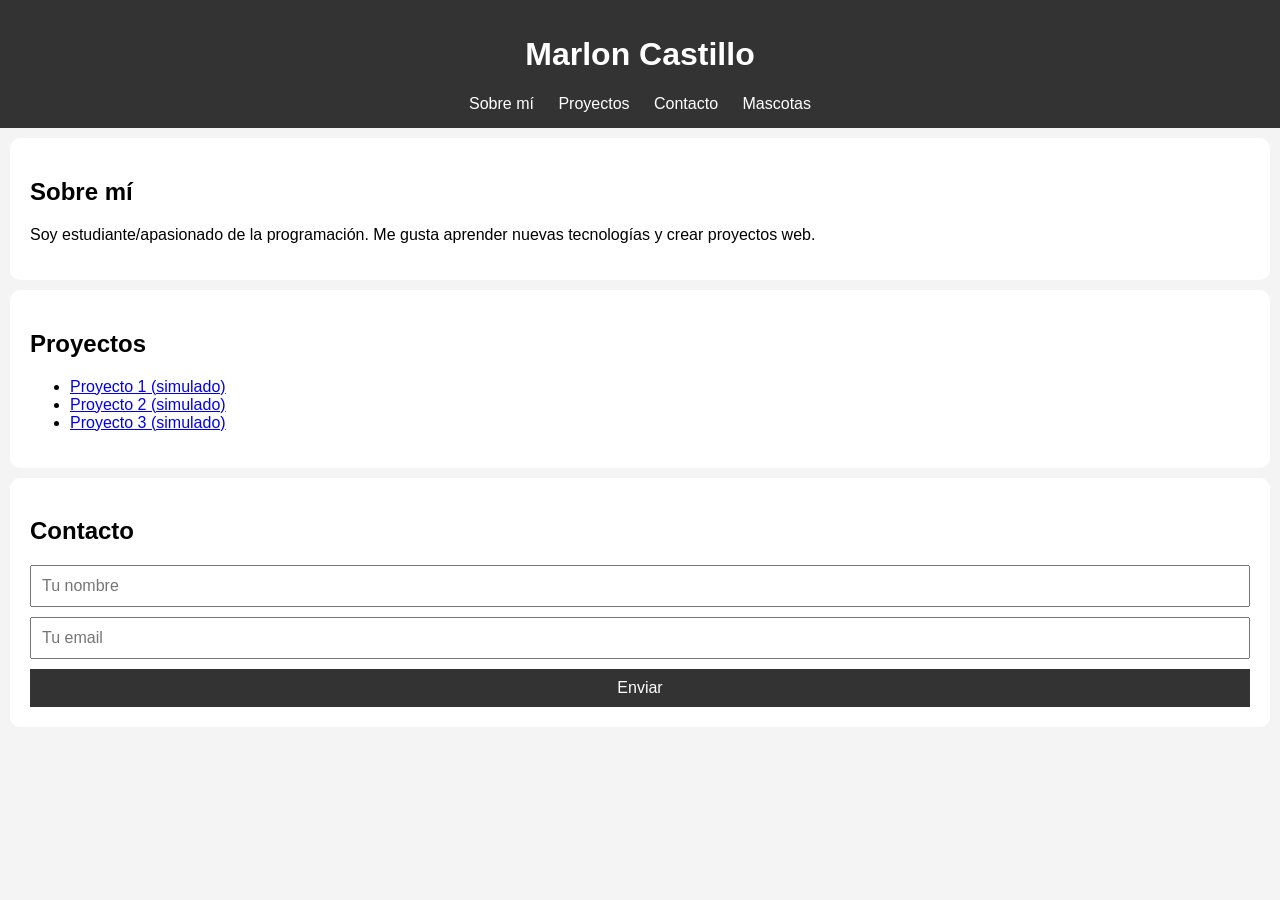
==== index.html @ b6ad29cc "Creando estructura" ====
<!DOCTYPE html>
<html lang="es">
<head>
    <meta charset="UTF-8">
    <meta name="viewport" content="width=device-width, initial-scale=1.0">
    <title>Marlon Castillo</title>
    <link rel="stylesheet" href="/css/style.css">
</head>
<body>

<header>
    <h1>Marlon Castillo</h1>
    <nav>
        <a href="#sobre-mi">Sobre mí</a>
        <a href="#proyectos">Proyectos</a>
        <a href="#contacto">Contacto</a>
        <a href="mascotas.html">Mascotas</a>
    </nav>
</header>

<section id="sobre-mi">
    <h2>Sobre mí</h2>
    <p>Soy estudiante/apasionado de la programación. Me gusta aprender nuevas tecnologías y crear proyectos web.</p>
</section>

<section id="proyectos">
    <h2>Proyectos</h2>
    <ul>
        <li><a href="#">Proyecto 1 (simulado)</a></li>
        <li><a href="#">Proyecto 2 (simulado)</a></li>
        <li><a href="#">Proyecto 3 (simulado)</a></li>
    </ul>
</section>

<section id="contacto">
    <h2>Contacto</h2>
    <form>
        <input type="text" placeholder="Tu nombre" required>
        <input type="email" placeholder="Tu email" required>
        <button type="submit">Enviar</button>
    </form>
</section>

</body>
</html>
---- css/style.css ----
body {
    font-family: Arial, sans-serif;
    margin: 0;
    background-color: #f4f4f4;
}

header {
    background: #333;
    color: white;
    padding: 15px;
    text-align: center;
}

nav a {
    color: white;
    margin: 10px;
    text-decoration: none;
}

nav a:hover {
    color: #00c3ff;
}

section {
    padding: 20px;
    margin: 10px;
    background: white;
    border-radius: 10px;
}

form {
    display: flex;
    flex-direction: column;
    gap: 10px;
}

input, button {
    padding: 10px;
    font-size: 16px;
}

button {
    background: #333;
    color: white;
    border: none;
    cursor: pointer;
}

button:hover {
    background: #555;
}

/* Galería */
.galeria {
    display: flex;
    justify-content: space-around;
    flex-wrap: wrap;
}

.galeria article {
    margin: 10px;
    text-align: center;
}

.galeria img {
    border-radius: 10px;
    box-shadow: 0 0 10px rgba(0,0,0,0.2);
}
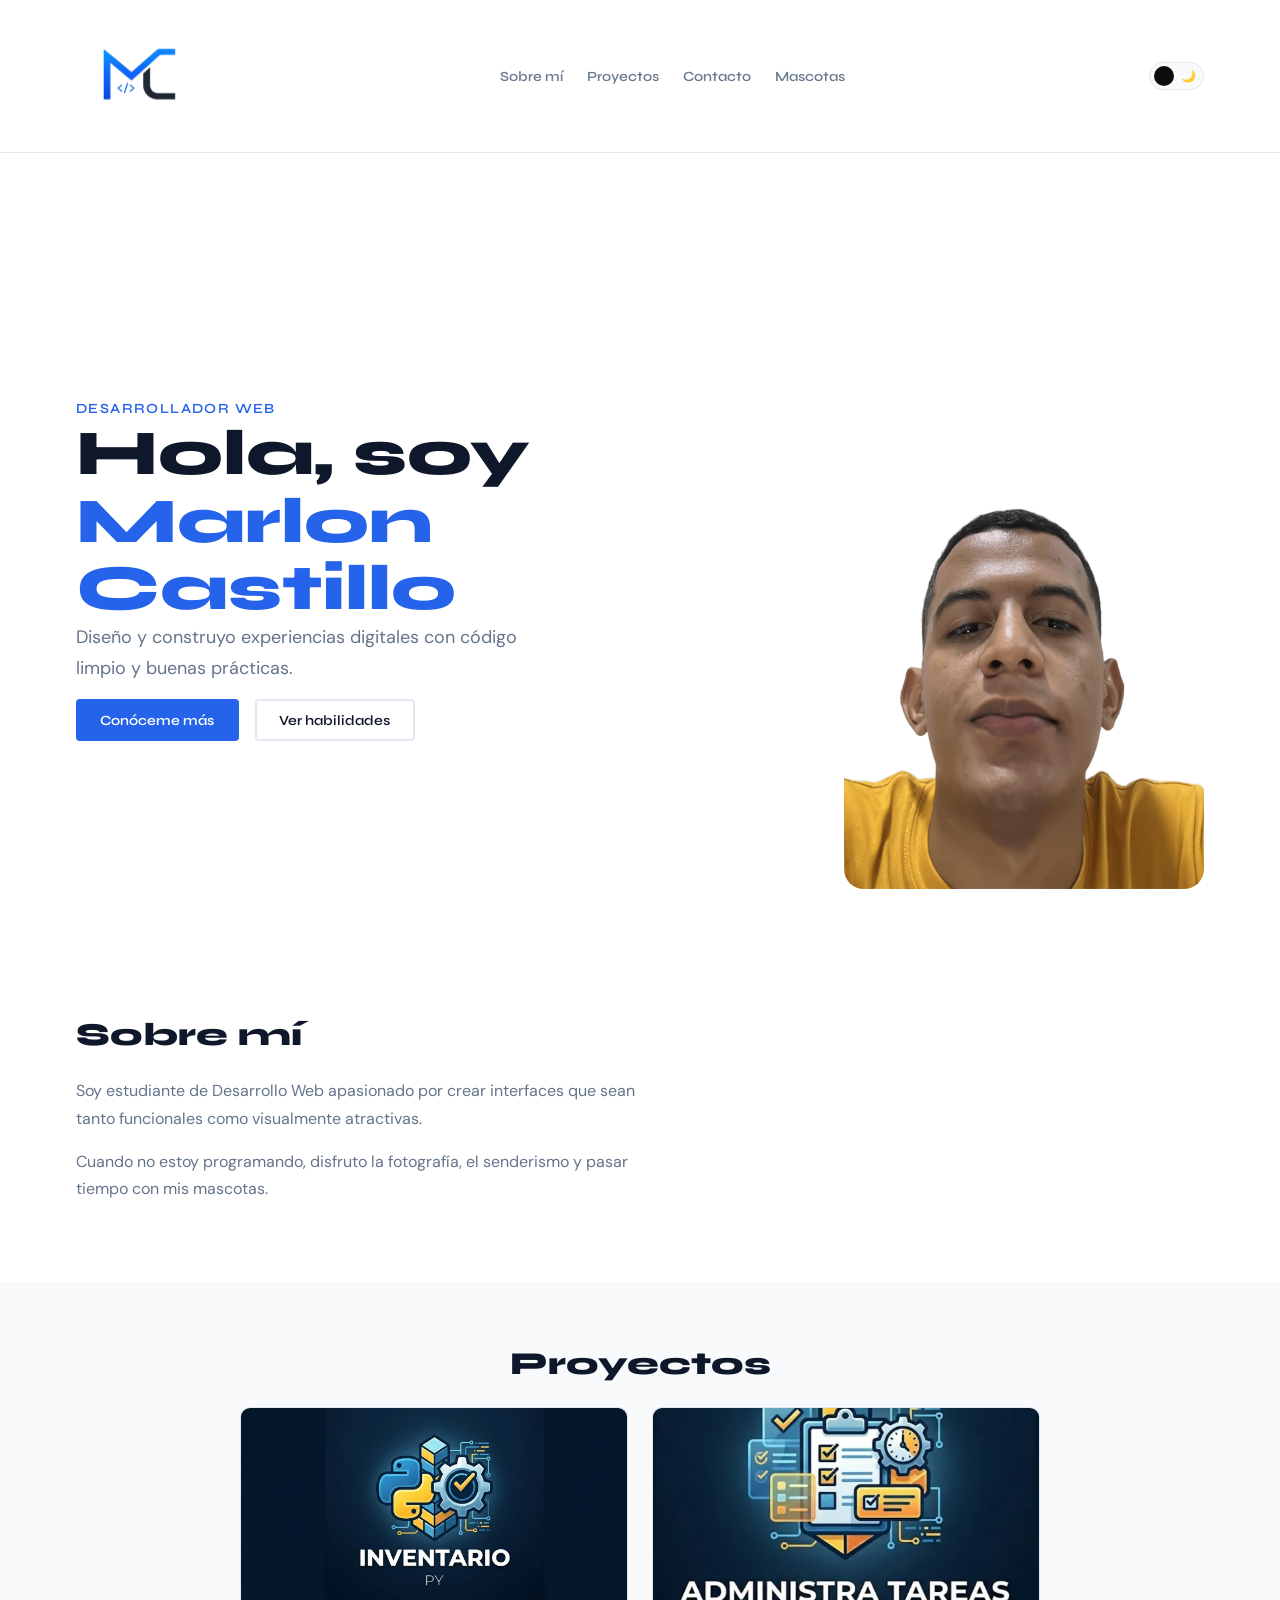
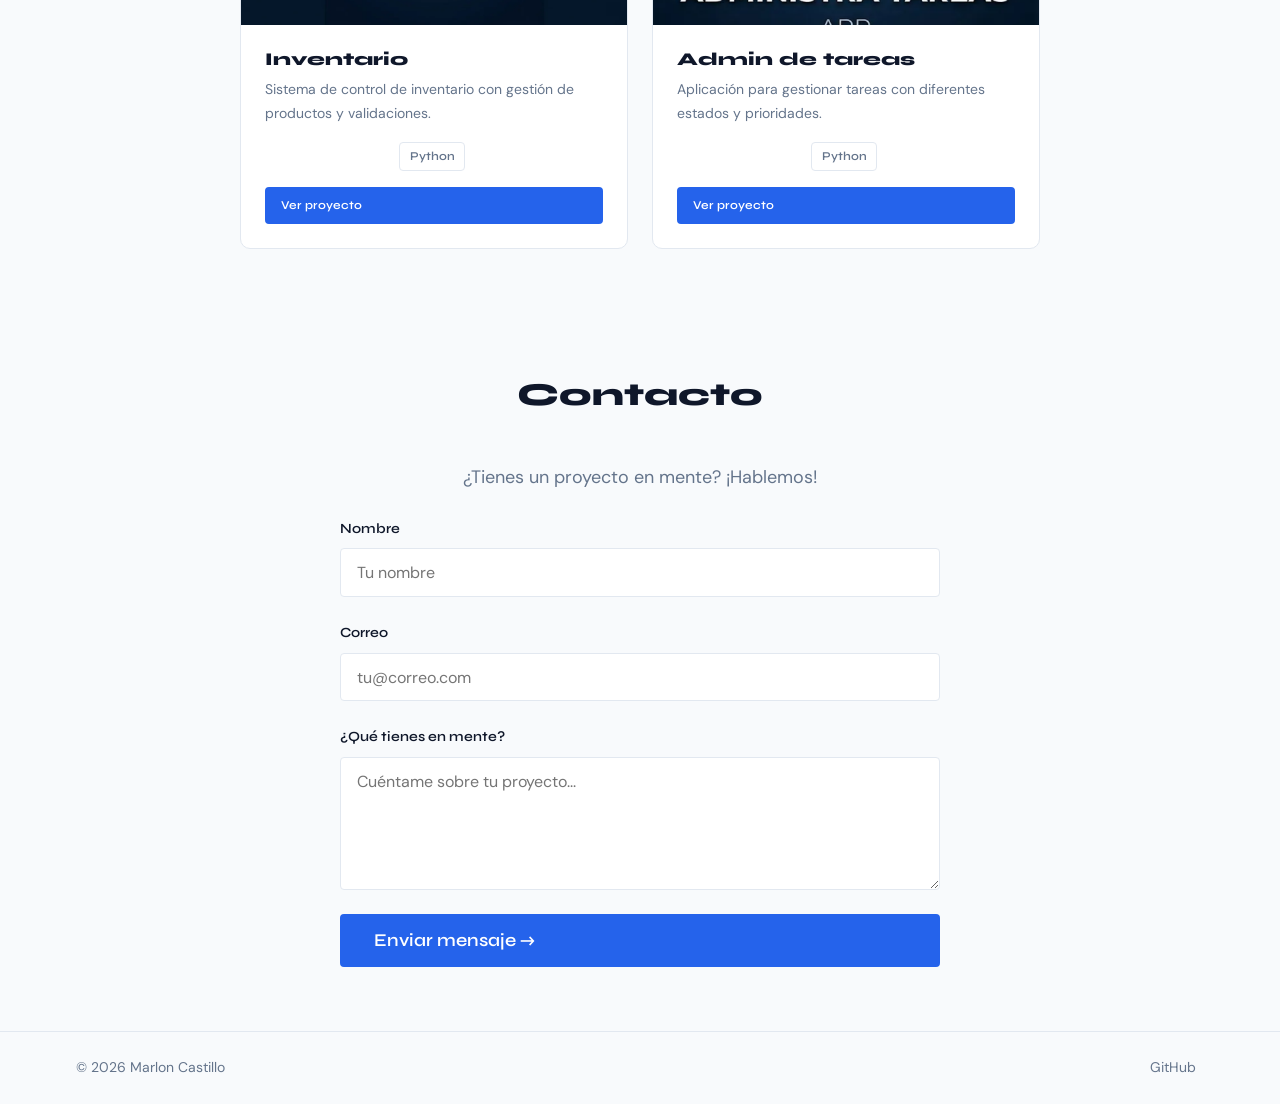
==== commit 37c51036: "Add files via upload" ====
--- a/index.html
+++ b/index.html
@@ -1,45 +1,174 @@
 <!DOCTYPE html>
 <html lang="es">
+
 <head>
-    <meta charset="UTF-8">
-    <meta name="viewport" content="width=device-width, initial-scale=1.0">
-    <title>Marlon Castillo</title>
-    <link rel="stylesheet" href="/css/style.css">
+  <meta charset="UTF-8" />
+  <meta name="viewport" content="width=device-width, initial-scale=1.0" />
+  <title>Portafolio Marlon Castillo</title>
+  <!-- Google Fonts -->
+  <link rel="preconnect" href="https://fonts.googleapis.com" />
+  <link rel="preconnect" href="https://fonts.gstatic.com" crossorigin />
+  <link
+    href="https://fonts.googleapis.com/css2?family=Syne:wght@400;600;800&family=DM+Sans:ital,wght@0,300;0,400;1,300&display=swap"
+    rel="stylesheet" />
+  <link rel="stylesheet" href="css/style.css" />
+  <link rel="icon" href="images/logo.webp" type="image/webp" />
 </head>
+
 <body>
 
-<header>
-    <h1>Marlon Castillo</h1>
-    <nav>
-        <a href="#sobre-mi">Sobre mí</a>
-        <a href="#proyectos">Proyectos</a>
-        <a href="#contacto">Contacto</a>
-        <a href="mascotas.html">Mascotas</a>
-    </nav>
-</header>
 
-<section id="sobre-mi">
-    <h2>Sobre mí</h2>
-    <p>Soy estudiante/apasionado de la programación. Me gusta aprender nuevas tecnologías y crear proyectos web.</p>
-</section>
 
-<section id="proyectos">
-    <h2>Proyectos</h2>
-    <ul>
-        <li><a href="#">Proyecto 1 (simulado)</a></li>
-        <li><a href="#">Proyecto 2 (simulado)</a></li>
-        <li><a href="#">Proyecto 3 (simulado)</a></li>
-    </ul>
-</section>
+  <header class="site-header">
+    <div class="container header-inner">
+      <a href="index.html" class="logo"><img src="images/logo_2.webp" alt="Logo" /></a>
+      <nav class="nav" id="main-nav" aria-label="Navegación principal">
+        <ul class="nav-list">
+          <li><a href="#sobre-mi">Sobre mí</a></li>
+          <li><a href="#proyectos">Proyectos</a></li>
+          <li><a href="#contacto">Contacto</a></li>
+          <li><a href="mascotas.html">Mascotas</a></li>
+        </ul>
+      </nav>
+      <div class="header-actions">
+        <!-- Switch Modo Oscuro mejorado -->
+        <label class="theme-switch">
+          <input type="checkbox" id="theme-toggle">
+          <span class="slider">
+            <span class="icon sun">☀️</span>
+            <span class="icon moon">🌙</span>
+          </span>
+        </label>
+        <!-- Hamburguesa para móvil -->
+        <button class="nav-toggle" id="nav-toggle" aria-label="Abrir menú" aria-expanded="false" aria-controls="main-nav">
+          <span></span><span></span><span></span>
+        </button>
+      </div>
+    </div>
+  </header>
 
-<section id="contacto">
-    <h2>Contacto</h2>
-    <form>
-        <input type="text" placeholder="Tu nombre" required>
-        <input type="email" placeholder="Tu email" required>
-        <button type="submit">Enviar</button>
-    </form>
-</section>
+  <!-- ========== HERO ========== -->
+  <section class="hero" id="inicio">
+    <div class="container hero-inner">
+      <div class="hero-text">
+        <p class="hero-label">Desarrollador Web</p>
+        <h1 class="hero-title">Hola, soy <br /><span class="accent">Marlon Castillo</span></h1>
+        <p class="hero-bio" id="hero-bio">
+          Diseño y construyo experiencias digitales con código limpio y buenas prácticas.
+        </p>
+        <div class="hero-actions">
+          <button class="btn btn-primary" id="btn-cambiar-texto">Conóceme más</button>
+          <button class="btn btn-outline" id="btn-toggle-skills">Ver habilidades</button>
+        </div>
+      </div>
+      <div class="hero-avatar">
+        <img src="images/perfil2.png" alt="Ilustración de perfil de Marlon Castillo" class="avatar-img" width="320"
+          height="320" />
+      </div>
+    </div>
+  </section>
 
+  <!-- ========== PANEL DE HABILIDADES (oculto por defecto, JS lo muestra) ========== -->
+  <div class="skills-panel hidden" id="skills-panel">
+    <div class="container">
+      <h2 class="section-subtitle">Habilidades técnicas</h2>
+      <ul class="skills-list">
+        <li class="skill-tag">HTML5</li>
+        <li class="skill-tag">CSS3</li>
+        <li class="skill-tag">JavaScript</li>
+        <li class="skill-tag">Responsive Design</li>
+      </ul>
+    </div>
+  </div>
+
+  <!-- ========== SOBRE MÍ ========== -->
+  <section class="section" id="sobre-mi">
+    <div class="container two-col">
+      <div class="col-text">
+        <h2 class="section-title">Sobre mí</h2>
+        <p>
+          Soy estudiante de Desarrollo Web apasionado por crear interfaces que sean tanto funcionales como
+          visualmente atractivas.
+        </p>
+        <p>
+          Cuando no estoy programando, disfruto la fotografía, el senderismo y pasar tiempo con mis mascotas.
+        </p>
+      </div>
+    </div>
+  </section>
+
+  <!-- ========== PROYECTOS ========== -->
+  <section class="section section-dark" id="proyectos">
+    <div class="container">
+      <h2 class="section-title centered">Proyectos</h2>
+      <div class="projects-grid">
+
+        <article class="card">
+          <img src="images/inventario.webp" alt="Captura del proyecto Inventario" class="card-img" />
+          <div class="card-body">
+            <h3 class="card-title">Inventario</h3>
+            <p class="card-desc">Sistema de control de inventario con gestión de productos y validaciones.</p>
+            <div class="card-tags">
+              <span class="tag">Python</span>
+            </div>
+            <a href="https://github.com/MarlonCastilloj/my-repository" class="btn btn-primary btn-sm">Ver proyecto</a>
+          </div>
+        </article>
+
+        <article class="card">
+          <img src="images/tareas.webp" alt="Captura del proyecto Admin de Tareas" class="card-img" />
+          <div class="card-body">
+            <h3 class="card-title">Admin de tareas</h3>
+            <p class="card-desc">Aplicación para gestionar tareas con diferentes estados y prioridades.</p>
+            <div class="card-tags">
+              <span class="tag">Python</span>
+            </div>
+            <a href="https://github.com/MarlonCastilloj/Admin-Tareas" class="btn btn-primary btn-sm">Ver proyecto</a>
+          </div>
+        </article>
+
+      </div>
+    </div>
+  </section>
+
+
+  <!-- ========== CONTACTO ========== -->
+  <section class="section section-dark" id="contacto">
+    <div class="container contact-inner">
+      <h2 class="section-title centered">Contacto</h2>
+      <p class="contact-sub">¿Tienes un proyecto en mente? ¡Hablemos!</p>
+
+      <form class="contact-form" id="contact-form">
+        <div class="form-group">
+          <label for="name">Nombre</label>
+          <input type="text" id="name" name="name" placeholder="Tu nombre" required>
+        </div>
+        <div class="form-group">
+          <label for="email">Correo</label>
+          <input type="email" id="email" name="email" placeholder="tu@correo.com" required>
+        </div>
+        <div class="form-group">
+          <label for="message">¿Qué tienes en mente?</label>
+          <textarea id="message" name="message" rows="5" placeholder="Cuéntame sobre tu proyecto..."
+            required></textarea>
+        </div>
+        <button type="submit" class="btn btn-primary btn-lg">Enviar mensaje →</button>
+      </form>
+    </div>
+  </section>
+
+  <!-- ========== FOOTER ========== -->
+  <footer class="site-footer">
+    <div class="container footer-inner">
+      <span>© 2026 Marlon Castillo</span>
+      <nav aria-label="Redes sociales">
+        <a href="https://github.com/MarlonCastilloj" class="footer-link">GitHub</a>
+      </nav>
+    </div>
+  </footer>
+
+  <!-- JS enlazado justo antes de </body> 
+  <script src="js/script.js"></script>
 </body>
+
 </html>
--- a/css/style.css
+++ b/css/style.css
@@ -1,68 +1,838 @@
+/* ============================================================
+   style.css — Portafolio Marlon Castillo
+   Estructura:
+   1. Variables globales (:root)
+   2. Reset y base
+   3. Tipografía
+   4. Layout / Contenedor
+   5. Componentes reutilizables (botones, tarjetas, tags)
+   6. Header y navegación
+   7. Secciones específicas (hero, proyectos, galería…)
+   8. Footer
+   9. Utilidades
+   10. Media queries — Tablet (≥ 640 px)
+   11. Media queries — Escritorio (≥ 1024 px)
+============================================================ */
+
+/* ---- 1. VARIABLES GLOBALES ---- */
+:root {
+  /* Colores */
+  --color-bg: #ffffff;
+  --color-bg-alt: #f8fafc;
+  --color-surface: #ffffff;
+  --color-border: #e2e8f0;
+  --color-accent: #2563eb;
+  /* Azul profesional */
+  --color-accent-2: #ff5e3a;
+  /* coral */
+  --color-text: #0f172a;
+  --color-text-muted: #64748b;
+  --color-white: #ffffff;
+
+  /* Tipografía */
+  --font-display: 'Syne', sans-serif;
+  --font-body: 'DM Sans', sans-serif;
+  --fs-xs: 0.75rem;
+  /* 12 px */
+  --fs-sm: 0.875rem;
+  /* 14 px */
+  --fs-base: 1rem;
+  /* 16 px */
+  --fs-md: 1.125rem;
+  /* 18 px */
+  --fs-lg: 1.5rem;
+  /* 24 px */
+  --fs-xl: 2rem;
+  /* 32 px */
+  --fs-2xl: 3rem;
+  /* 48 px */
+  --fs-3xl: 4rem;
+  /* 64 px */
+
+  /* Espaciado */
+  --space-xs: 0.5rem;
+  --space-sm: 1rem;
+  --space-md: 1.5rem;
+  --space-lg: 2.5rem;
+  --space-xl: 4rem;
+  --space-2xl: 6rem;
+
+  /* Otros */
+  --radius-sm: 4px;
+  --radius-md: 10px;
+  --radius-lg: 20px;
+  --shadow: 0 4px 24px rgba(0, 0, 0, 0.5);
+  --transition: 0.25s ease;
+}
+
+/* Variables Modo Oscuro */
+body.dark-mode {
+  --color-bg: #000000;
+  /* Negro absoluto */
+  --color-bg-alt: #000000;
+  --color-surface: #0a0a0a;
+  --color-border: #333333;
+  --color-accent: #3b82f6;
+  --color-text: #ffffff;
+  --color-text-muted: #94a3b8;
+  --shadow: 0 4px 24px rgba(0, 0, 0, 0.8);
+}
+
+/* ---- 2. RESET Y BASE ---- */
+*,
+*::before,
+*::after {
+  box-sizing: border-box;
+  margin: 0;
+  padding: 0;
+}
+
+html {
+  scroll-behavior: smooth;
+  font-size: 16px;
+}
+
 body {
-    font-family: Arial, sans-serif;
-    margin: 0;
-    background-color: #f4f4f4;
-}
-
-header {
-    background: #333;
-    color: white;
-    padding: 15px;
-    text-align: center;
-}
-
-nav a {
-    color: white;
-    margin: 10px;
-    text-decoration: none;
-}
-
-nav a:hover {
-    color: #00c3ff;
-}
-
-section {
-    padding: 20px;
-    margin: 10px;
-    background: white;
-    border-radius: 10px;
-}
-
-form {
-    display: flex;
-    flex-direction: column;
-    gap: 10px;
-}
-
-input, button {
-    padding: 10px;
-    font-size: 16px;
-}
-
-button {
-    background: #333;
-    color: white;
+  background-color: var(--color-bg);
+  color: var(--color-text);
+  font-family: var(--font-body);
+  font-size: var(--fs-base);
+  line-height: 1.7;
+}
+
+/* Imágenes responsivas */
+img {
+  max-width: 100%;
+  height: auto;
+  display: block;
+}
+
+a {
+  color: inherit;
+  text-decoration: none;
+}
+
+ul,
+ol {
+  list-style: none;
+}
+
+/* ---- 3. TIPOGRAFÍA ---- */
+h1,
+h2,
+h3,
+h4 {
+  font-family: var(--font-display);
+  line-height: 1.15;
+  font-weight: 800;
+}
+
+h1 {
+  font-size: var(--fs-2xl);
+}
+
+h2 {
+  font-size: var(--fs-xl);
+}
+
+h3 {
+  font-size: var(--fs-lg);
+}
+
+p {
+  margin-bottom: var(--space-sm);
+}
+
+/* ---- 4. LAYOUT / CONTENEDOR ---- */
+.container {
+  width: 100%;
+  max-width: 1160px;
+  margin-inline: auto;
+  padding-inline: var(--space-sm);
+}
+
+.section {
+  padding-block: var(--space-xl);
+  scroll-margin-top: 180px;
+}
+
+.section-dark {
+  background-color: var(--color-bg-alt);
+}
+
+/* ---- 5. COMPONENTES REUTILIZABLES ---- */
+
+/* Botones */
+.btn {
+  display: inline-flex;
+  align-items: center;
+  gap: var(--space-xs);
+  padding: 0.65rem 1.4rem;
+  font-family: var(--font-display);
+  font-size: var(--fs-sm);
+  font-weight: 600;
+  border-radius: var(--radius-sm);
+  border: 2px solid transparent;
+  cursor: pointer;
+  transition: background-color var(--transition),
+    color var(--transition),
+    border-color var(--transition),
+    transform var(--transition);
+  white-space: nowrap;
+}
+
+.btn:hover {
+  transform: translateY(-2px);
+}
+
+.btn:active {
+  transform: translateY(0);
+}
+
+.btn-primary {
+  background-color: var(--color-accent);
+  color: var(--color-white);
+  border-color: var(--color-accent);
+}
+
+.btn-primary:hover {
+  background-color: transparent;
+  color: var(--color-accent);
+}
+
+.btn-outline {
+  background-color: transparent;
+  color: var(--color-text);
+  border-color: var(--color-border);
+}
+
+.btn-outline:hover {
+  border-color: var(--color-accent);
+  color: var(--color-accent);
+}
+
+.btn-sm {
+  padding: 0.4rem 0.9rem;
+  font-size: var(--fs-xs);
+}
+
+.btn-lg {
+  padding: 0.85rem 2rem;
+  font-size: var(--fs-md);
+}
+
+/* Tarjetas */
+.card {
+  background-color: var(--color-surface);
+  border: 1px solid var(--color-border);
+  border-radius: var(--radius-md);
+  overflow: hidden;
+  transition: transform var(--transition), box-shadow var(--transition);
+}
+
+.card:hover {
+  transform: translateY(-4px);
+  box-shadow: var(--shadow);
+}
+
+.card-img {
+  width: 100%;
+  aspect-ratio: 16/9;
+  object-fit: cover;
+}
+
+.card-body {
+  padding: var(--space-md);
+  display: flex;
+  flex-direction: column;
+  gap: var(--space-xs);
+}
+
+.card-title {
+  font-size: var(--fs-md);
+}
+
+.card-desc {
+  font-size: var(--fs-sm);
+  color: var(--color-text-muted);
+  margin-bottom: var(--space-xs);
+  flex: 1;
+}
+
+/* Tags */
+.tag {
+  display: inline-block;
+  padding: 0.2rem 0.6rem;
+  font-size: var(--fs-xs);
+  font-family: var(--font-display);
+  font-weight: 600;
+  border: 1px solid var(--color-border);
+  border-radius: var(--radius-sm);
+  color: var(--color-text-muted);
+  margin-right: 0.25rem;
+}
+
+.card-tags {
+  margin-bottom: var(--space-xs);
+  text-align: center;
+}
+
+/* ---- 6. HEADER Y NAVEGACIÓN ---- */
+.site-header {
+  position: sticky;
+  top: 0;
+  z-index: 100;
+  background-color: var(--color-bg);
+  opacity: 0.95;
+  backdrop-filter: blur(10px);
+  border-bottom: 1px solid var(--color-border);
+}
+
+body.dark-mode .site-header {
+  background-color: rgba(0, 0, 0, 0.9);
+}
+
+.header-inner {
+  display: flex;
+  align-items: center;
+  justify-content: space-between;
+  padding-block: var(--space-sm);
+}
+
+.header-actions {
+  display: flex;
+  align-items: center;
+  gap: var(--space-sm);
+}
+
+.logo {
+  display: flex;
+  align-items: center;
+  font-family: var(--font-display);
+  font-size: var(--fs-lg);
+  font-weight: 800;
+  color: var(--color-text);
+}
+
+.logo img {
+  height: 120px;
+  /* Logo más grande y visible */
+  width: auto;
+  transform: scale(var(--logo-scale, 1));
+  transition: transform var(--transition);
+}
+
+body.dark-mode .logo img {
+  /* Si el logo de modo oscuro es más pequeño visualmente, puedes ajustar la escala aquí. 
+     Por ejemplo: 1.2 lo hará un 20% más grande. Si es más grande, usa 0.8, etc. */
+  --logo-scale: 1.3;
+}
+
+.logo span {
+  color: var(--color-accent);
+}
+
+/* Lista de navegación */
+.nav-list {
+  display: flex;
+  flex-direction: column;
+  /* móvil: columna por defecto */
+  gap: var(--space-sm);
+}
+
+.nav-list a {
+  font-family: var(--font-display);
+  font-size: var(--fs-sm);
+  font-weight: 600;
+  color: var(--color-text-muted);
+  transition: color var(--transition);
+  padding: 0.25rem 0;
+}
+
+.nav-list a:hover,
+.nav-list a.active {
+  color: var(--color-accent);
+}
+
+/* Nav cerrado en móvil */
+.nav {
+  display: none;
+  position: absolute;
+  top: 100%;
+  left: 0;
+  width: 100%;
+  background-color: var(--color-bg);
+  border-bottom: 1px solid var(--color-border);
+  padding: var(--space-md);
+}
+
+.nav.is-open {
+  display: block;
+}
+
+/* Botón hamburguesa */
+.nav-toggle {
+  display: flex;
+  flex-direction: column;
+  gap: 5px;
+  background: none;
+  border: none;
+  cursor: pointer;
+  padding: 4px;
+}
+
+.nav-toggle span {
+  display: block;
+  width: 24px;
+  height: 2px;
+  background-color: var(--color-text);
+  border-radius: 2px;
+  transition: transform var(--transition), opacity var(--transition);
+}
+
+/* Animación hamburguesa → X */
+.nav-toggle.is-open span:nth-child(1) {
+  transform: translateY(7px) rotate(45deg);
+}
+
+.nav-toggle.is-open span:nth-child(2) {
+  opacity: 0;
+}
+
+.nav-toggle.is-open span:nth-child(3) {
+  transform: translateY(-7px) rotate(-45deg);
+}
+
+/* ---- 7. SECCIONES ESPECÍFICAS ---- */
+
+/* HERO */
+.hero {
+  padding-block: var(--space-2xl) var(--space-xl);
+}
+
+.hero-sm {
+  padding-block: var(--space-xl) var(--space-lg);
+}
+
+.hero-inner {
+  display: flex;
+  flex-direction: column;
+  gap: var(--space-lg);
+  align-items: flex-start;
+}
+
+.hero-label {
+  font-size: var(--fs-sm);
+  font-family: var(--font-display);
+  font-weight: 600;
+  color: var(--color-accent);
+  letter-spacing: 0.1em;
+  text-transform: uppercase;
+  margin-bottom: 0;
+}
+
+.hero-title {
+  font-size: clamp(2rem, 6vw, 4rem);
+  /* escala con la pantalla */
+  line-height: 1.05;
+  color: var(--color-text);
+}
+
+.hero-bio {
+  font-size: var(--fs-md);
+  color: var(--color-text-muted);
+  max-width: 40ch;
+  margin-bottom: var(--space-sm);
+}
+
+.hero-actions {
+  display: flex;
+  flex-wrap: wrap;
+  gap: var(--space-sm);
+}
+
+.hero-avatar {
+  width: 100%;
+  max-width: 280px;
+  align-self: center;
+}
+
+.avatar-img {
+  width: 100%;
+  border-radius: var(--radius-lg);
+}
+
+/* SECCIÓN DOS COLUMNAS */
+.two-col {
+  display: flex;
+  flex-direction: column;
+  gap: var(--space-xl);
+}
+
+.col-text {
+  max-width: 52ch;
+}
+
+.col-text p {
+  color: var(--color-text-muted);
+}
+
+.section-title {
+  font-size: var(--fs-xl);
+  color: var(--color-text);
+  margin-bottom: var(--space-md);
+}
+
+.section-subtitle {
+  font-size: var(--fs-lg);
+  color: var(--color-text);
+  margin-bottom: var(--space-md);
+}
+
+.section-title.centered,
+.section-subtitle.centered {
+  text-align: center;
+}
+
+.section-img {
+  border-radius: var(--radius-md);
+  width: 100%;
+}
+
+/* PROYECTOS — móvil: 1 columna */
+.projects-grid {
+  display: grid;
+  grid-template-columns: 1fr;
+  gap: var(--space-md);
+}
+
+/* GALERÍA — móvil: 2 columnas */
+.gallery-grid {
+  display: grid;
+  grid-template-columns: repeat(2, 1fr);
+  gap: var(--space-md);
+}
+
+/* SKILLS PANEL */
+.skills-panel {
+  background-color: var(--color-surface);
+  border-top: 1px solid var(--color-border);
+  border-bottom: 1px solid var(--color-border);
+  padding-block: var(--space-lg);
+  scroll-margin-top: 180px;
+}
+
+.skills-panel .section-subtitle {
+  text-align: center;
+}
+
+.skills-list {
+  display: flex;
+  flex-wrap: wrap;
+  justify-content: center;
+  gap: var(--space-sm);
+}
+
+.skill-tag {
+  padding: 0.5rem 1rem;
+  background-color: var(--color-bg-alt);
+  border: 1px solid var(--color-accent);
+  border-radius: var(--radius-sm);
+  font-family: var(--font-display);
+  font-size: var(--fs-sm);
+  font-weight: 600;
+  color: var(--color-accent);
+  transition: background-color var(--transition);
+}
+
+.skill-tag:hover {
+  background-color: var(--color-accent);
+  color: #0d0d0d;
+}
+
+/* CONTACTO */
+.contact-inner {
+  display: flex;
+  flex-direction: column;
+  align-items: center;
+  gap: var(--space-md);
+  text-align: center;
+}
+
+.contact-sub {
+  font-size: var(--fs-md);
+  color: var(--color-text-muted);
+  margin-bottom: 0;
+}
+
+.contact-form {
+  width: 100%;
+  max-width: 600px;
+  margin-inline: auto;
+  display: flex;
+  flex-direction: column;
+  gap: var(--space-md);
+  text-align: left;
+}
+
+.form-group {
+  display: flex;
+  flex-direction: column;
+  gap: var(--space-xs);
+}
+
+.form-group label {
+  font-family: var(--font-display);
+  font-weight: 600;
+  font-size: var(--fs-sm);
+  color: var(--color-text);
+}
+
+.form-group input,
+.form-group textarea {
+  background-color: var(--color-surface);
+  border: 1px solid var(--color-border);
+  border-radius: var(--radius-sm);
+  padding: 0.8rem 1rem;
+  color: var(--color-text);
+  font-family: var(--font-body);
+  font-size: var(--fs-base);
+  transition: border-color var(--transition);
+}
+
+.form-group input:focus,
+.form-group textarea:focus {
+  outline: none;
+  border-color: var(--color-accent);
+}
+
+/* BANNER DE BIENVENIDA */
+.welcome-banner {
+  display: flex;
+  align-items: center;
+  justify-content: space-between;
+  gap: var(--space-sm);
+  background-color: var(--color-accent);
+  color: var(--color-white);
+  padding: var(--space-xs) var(--space-md);
+  font-family: var(--font-display);
+  font-size: var(--fs-sm);
+  font-weight: 600;
+  animation: slideDown 0.4s ease;
+}
+
+@keyframes slideDown {
+  from {
+    transform: translateY(-100%);
+    opacity: 0;
+  }
+
+  to {
+    transform: translateY(0);
+    opacity: 1;
+  }
+}
+
+.btn-close {
+  background: none;
+  border: none;
+  font-size: var(--fs-md);
+  cursor: pointer;
+  color: inherit;
+  line-height: 1;
+  transition: transform var(--transition);
+}
+
+.btn-close:hover {
+  transform: scale(1.2);
+}
+
+/* ACCENT */
+.accent {
+  color: var(--color-accent);
+}
+
+/* ---- 8. FOOTER ---- */
+.site-footer {
+  background-color: var(--color-bg-alt);
+  border-top: 1px solid var(--color-border);
+  padding-block: var(--space-md);
+  font-size: var(--fs-sm);
+  color: var(--color-text-muted);
+}
+
+.footer-inner {
+  display: flex;
+  flex-direction: column;
+  align-items: center;
+  gap: var(--space-sm);
+  text-align: center;
+}
+
+.footer-link {
+  margin-inline: 0.5rem;
+  transition: color var(--transition);
+}
+
+.footer-link:hover {
+  color: var(--color-accent);
+}
+
+/* ---- 9. UTILIDADES ---- */
+.hidden {
+  display: none !important;
+}
+
+/* ============================================================
+   10. MEDIA QUERY — TABLET (≥ 640 px)
+============================================================ */
+@media (min-width: 640px) {
+
+  /* Proyectos: 2 columnas en tablet */
+  .projects-grid {
+    grid-template-columns: repeat(2, 1fr);
+  }
+
+  /* Galería: 3 columnas en tablet */
+  .gallery-grid {
+    grid-template-columns: repeat(3, 1fr);
+  }
+
+  .footer-inner {
+    flex-direction: row;
+    justify-content: space-between;
+    text-align: left;
+  }
+}
+
+/* ============================================================
+   11. MEDIA QUERY — ESCRITORIO (≥ 1024 px)
+============================================================ */
+@media (min-width: 1024px) {
+
+  /* Nav horizontal en escritorio */
+  .nav {
+    display: block;
+    position: static;
+    width: auto;
+    background: none;
     border: none;
-    cursor: pointer;
-}
-
-button:hover {
-    background: #555;
-}
-
-/* Galería */
-.galeria {
-    display: flex;
-    justify-content: space-around;
-    flex-wrap: wrap;
-}
-
-.galeria article {
-    margin: 10px;
-    text-align: center;
-}
-
-.galeria img {
-    border-radius: 10px;
-    box-shadow: 0 0 10px rgba(0,0,0,0.2);
+    padding: 0;
+  }
+
+  .nav-list {
+    flex-direction: row;
+    /* fila en escritorio */
+    gap: var(--space-md);
+  }
+
+  /* Ocultar botón hamburguesa */
+  .nav-toggle {
+    display: none;
+  }
+
+  /* Hero: dos columnas lado a lado */
+  .hero-inner {
+    flex-direction: row;
+    justify-content: space-between;
+    align-items: center;
+  }
+
+  .hero-avatar {
+    max-width: 360px;
+    flex-shrink: 0;
+  }
+
+  /* Sobre mí: dos columnas */
+  .two-col {
+    flex-direction: row;
+    align-items: center;
+  }
+
+  .col-text {
+    flex: 1;
+  }
+
+  .col-img {
+    flex: 1;
+  }
+
+  /* Proyectos: 2 columnas centradas en escritorio */
+  .projects-grid {
+    grid-template-columns: repeat(2, 1fr);
+    max-width: 800px;
+    margin-inline: auto;
+  }
+
+  /* Galería: 3 o más columnas en escritorio */
+  .gallery-grid {
+    grid-template-columns: repeat(3, 1fr);
+    max-width: 1000px;
+    margin-inline: auto;
+  }
+
+  h1 {
+    font-size: var(--fs-3xl);
+  }
+}
+/* ================= SWITCH TEMA ================= */
+
+.theme-switch {
+  position: relative;
+  width: 55px;
+  height: 28px;
+}
+
+.theme-switch input {
+  opacity: 0;
+  width: 0;
+  height: 0;
+  position: absolute;
+}
+
+.slider {
+  position: absolute;
+  inset: 0;
+  background: var(--color-bg-alt);
+  border: 1px solid var(--color-border);
+  border-radius: 50px;
+  cursor: pointer;
+  transition: var(--transition);
+}
+
+/* círculo */
+.slider::before {
+  content: "";
+  position: absolute;
+  height: 20px;
+  width: 20px;
+  left: 4px;
+  top: 3px;
+  background: #000000; /* negro */
+  border-radius: 50%;
+  transition: var(--transition);
+  z-index: 2;
+}
+
+/* modo oscuro activado */
+.theme-switch input:checked + .slider::before {
+  transform: translateX(26px);
+  background: #ffffff;
+}
+
+/* iconos */
+.slider .icon {
+  position: absolute;
+  top: 50%;
+  transform: translateY(-50%);
+  font-size: 12px;
+  pointer-events: none;
+}
+
+.slider .sun {
+  left: 7px;
+}
+
+.slider .moon {
+  right: 7px;
 }
